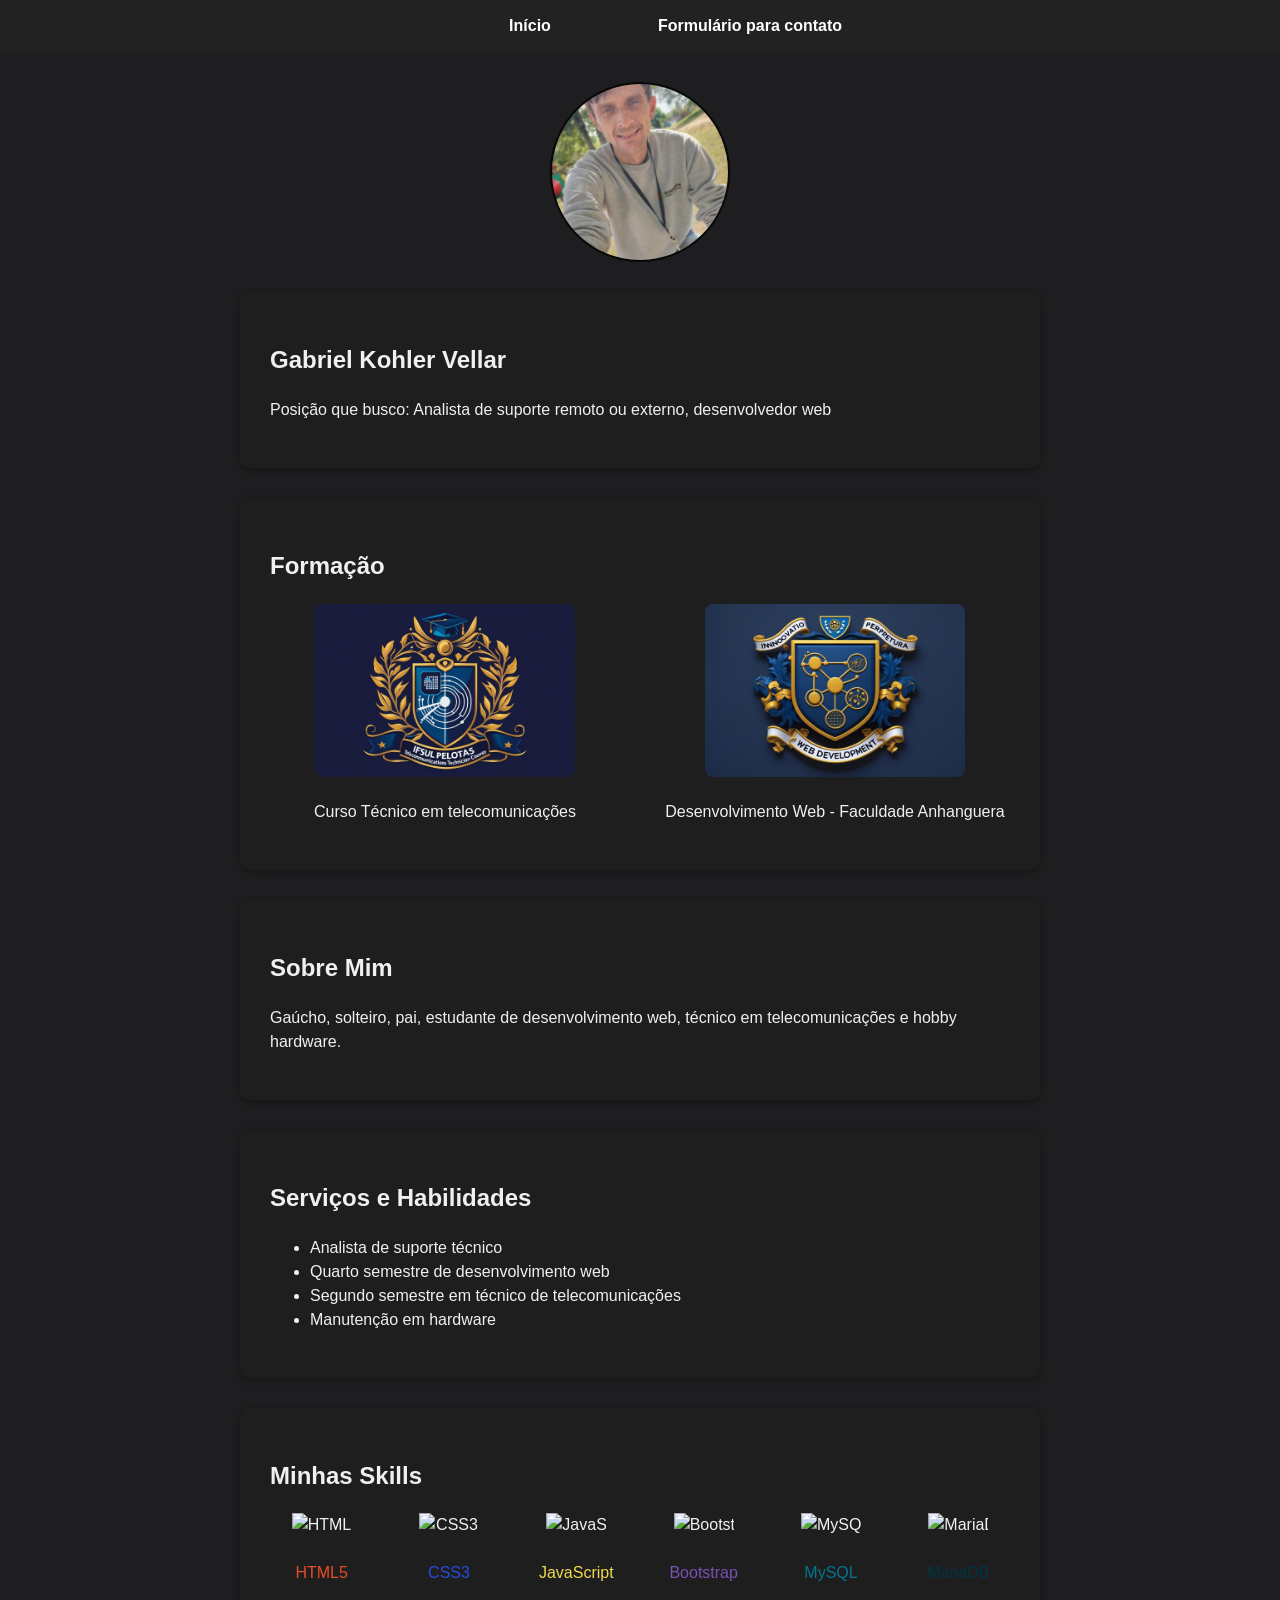
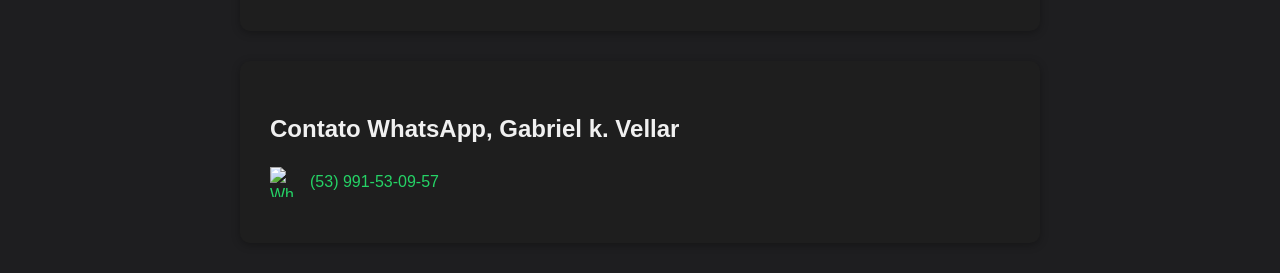
==== index.html @ 321c972a "atualiza site responsivo" ====
<!DOCTYPE html>
<html lang="pt-BR">
<head>
    <meta charset="UTF-8">
    <meta name="viewport" content="width=device-width, initial-scale=1.0">
    <link rel="stylesheet" href="script.css">
    <title>Gabriel Kohler Vellar</title>
</head>
<body>

    <div id="loader-wrapper">
        <div class="loader"></div>
        <p>Carregando currículo...</p>
    </div>

    <nav class="navbar">
        <ul class="menu">
            <li><a href="#home">Início</a></li>
            <li><a href="Formulario.html">Formulário para contato</a></li>
        </ul>
    </nav>

    <img src="sua-foto.jpg" alt="Minha Foto" class="foto-redonda">

    <section id="home">
        <h1>Gabriel Kohler Vellar</h1>
        <p>Posição que busco: Analista de suporte remoto ou externo, desenvolvedor web</p>
    </section>

    <section id="formacao">
        <h2>Formação</h2>
        <div class="formacao-container">
            <div class="formacao-item">
                <img src="brasão telecomunicações.jpg" alt="Curso 1">
                <p>Curso Técnico em telecomunicações</p>
            </div>
            <div class="formacao-item">
                <img src="graduação em desenvolvimento Web.jpg" alt="Curso 2">
                <p>Desenvolvimento Web - Faculdade Anhanguera</p>
            </div>
        </div>
    </section>

    <section id="sobre">
        <h2>Sobre Mim</h2>
        <p>Gaúcho, solteiro, pai, estudante de desenvolvimento web, técnico em telecomunicações e hobby hardware.</p>
    </section>

    <section id="servicos">
        <h2>Serviços e Habilidades</h2>
        <ul>
            <li>Analista de suporte técnico</li>
            <li>Quarto semestre de desenvolvimento web</li>
            <li>Segundo semestre em técnico de telecomunicações</li>
            <li>Manutenção em hardware</li>
        </ul>
    </section>

    <section id="skills">
        <h2>Minhas Skills</h2>
        <div class="skills-container">
            <div class="skill-item html">
                <img src="https://cdn.jsdelivr.net/gh/devicons/devicon/icons/html5/html5-original.svg" alt="HTML5" width="60">
                <p>HTML5</p>
            </div>
            <div class="skill-item css">
                <img src="https://cdn.jsdelivr.net/gh/devicons/devicon/icons/css3/css3-original.svg" alt="CSS3" width="60">
                <p>CSS3</p>
            </div>
            <div class="skill-item js">
                <img src="https://cdn.jsdelivr.net/gh/devicons/devicon/icons/javascript/javascript-original.svg" alt="JavaScript" width="60">
                <p>JavaScript</p>
            </div>
            <div class="skill-item bootstrap">
                <img src="https://cdn.jsdelivr.net/gh/devicons/devicon/icons/bootstrap/bootstrap-original.svg" alt="Bootstrap" width="60">
                <p>Bootstrap</p>
            </div>
            <div class="skill-item mysql">
                <img src="https://cdn.jsdelivr.net/gh/devicons/devicon/icons/mysql/mysql-original.svg" alt="MySQL" width="60">
                <p>MySQL</p>
            </div>
            <div class="skill-item mariadb">
                <img src="https://cdn.jsdelivr.net/gh/devicons/devicon/icons/mariadb/mariadb-original.svg" alt="MariaDB" width="60">
                <p>MariaDB</p>
            </div>
        </div>
    </section>

    <section id="contato">
        <h2>Contato WhatsApp, Gabriel k. Vellar</h2>
        <p>
            <a href="https://wa.me/53991530957" target="_blank" style="color: #25D366; text-decoration: none; display: flex; align-items: center; gap: 10px;">
                <img src="https://cdn-icons-png.flaticon.com/512/733/733585.png" alt="WhatsApp" width="30" height="30">
                (53) 991-53-09-57
            </a>
        </p>
    </section>

    <script src="script.js"></script>

</body>
</html>
---- script.css ----
* {
    box-sizing: border-box;
}

html {
    scroll-behavior: smooth;
}

body {
    font-family: Arial, sans-serif;
    margin: 0;
    padding: 0;
    background-color: rgb(30, 30, 32);
    color: #f0f0f0;
    text-align: left;
    line-height: 1.5;
    overflow-x: hidden;
}

.navbar {
    background-color: #222;
    position: sticky;
    top: 0;
    z-index: 100;
}

.menu {
    list-style-type: none;
    padding: 0;
    margin: 0;
    display: flex;
    justify-content: center;
}

.menu li {
    flex: 0 1 220px;
}

.menu a {
    display: block;
    padding: 14px;
    text-align: center;
    color: white;
    text-decoration: none;
    font-weight: 600;
}

.menu a:hover {
    background-color: #444;
}

.foto-redonda {
    width: 180px;
    height: 180px;
    object-fit: cover;
    border-radius: 50%;
    border: 2px solid #080808;
    display: block;
    margin: 30px auto 0;
}

#loader-wrapper {
    position: fixed;
    top: 0;
    left: 0;
    width: 100%;
    height: 100%;
    background-color: rgb(20, 20, 22);
    display: flex;
    flex-direction: column;
    justify-content: center;
    align-items: center;
    z-index: 9999;
    transition: opacity 0.7s ease-out, visibility 0.7s ease-out;
}

.loader {
    border: 8px solid #f3f3f3;
    border-top: 8px solid #66b3ff;
    border-radius: 50%;
    width: 60px;
    height: 60px;
    animation: spin 1.5s linear infinite;
    margin-bottom: 20px;
}

@keyframes spin {
    0% { transform: rotate(0deg); }
    100% { transform: rotate(360deg); }
}

#loader-wrapper p {
    color: #e0e0e0;
    font-size: 1.2em;
}

.loader-hidden {
    opacity: 0;
    visibility: hidden;
}

section {
    background-color: #1e1e1e;
    width: min(800px, calc(100% - 32px));
    margin: 30px auto;
    padding: 30px;
    border-radius: 10px;
    box-shadow: 0 2px 8px rgba(0, 0, 0, 0.3);
    transition: transform 0.4s ease-in-out, box-shadow 0.4s ease-in-out;
    animation: fadeIn 0.6s ease forwards;
    opacity: 0;
}

section:hover {
    transform: scale(1.05) rotate(1deg);
    box-shadow: 0 12px 30px rgba(0, 0, 0, 0.5);
    z-index: 10;
}

@keyframes fadeIn {
    0% {
        opacity: 0;
        transform: translateY(20px);
    }
    100% {
        opacity: 1;
        transform: translateY(0);
    }
}

section:nth-child(1) { animation-delay: 0.2s; }
section:nth-child(2) { animation-delay: 0.4s; }
section:nth-child(3) { animation-delay: 0.6s; }
section:nth-child(4) { animation-delay: 0.8s; }

.skill-item.html p { color: #e44d26; }
.skill-item.css p { color: #264de4; }
.skill-item.js p { color: #f0db4f; }
.skill-item.bootstrap p { color: #7952b3; }
.skill-item.mysql p { color: #00758f; }
.skill-item.mariadb p { color: #003545; }

.skills-container {
    display: grid;
    grid-template-columns: repeat(6, minmax(80px, 1fr));
    justify-content: center;
    gap: 24px;
}

.skill-item {
    text-align: center;
    color: #f0f0f0;
    display: flex;
    flex-direction: column;
    align-items: center;
    gap: 8px;
    white-space: nowrap;
}

#formacao {
    color: #f0f0f0;
}

.formacao-container {
    display: flex;
    justify-content: center;
    gap: 40px;
    flex-wrap: wrap;
    margin-top: 20px;
}

.formacao-item {
    text-align: center;
    flex: 1 1 240px;
}

.formacao-item img {
    width: min(100%, 260px);
    aspect-ratio: 3 / 2;
    height: auto;
    object-fit: cover;
    border-radius: 8px;
    transition: transform 0.3s ease;
}

.formacao-item img:hover {
    transform: scale(1.1);
}

#contato a {
    flex-wrap: wrap;
    word-break: break-word;
}

@media (max-width: 700px) {
    .menu {
        flex-direction: column;
    }

    .menu li {
        flex: none;
        width: 100%;
    }

    .menu a {
        padding: 12px 16px;
    }

    .foto-redonda {
        width: 150px;
        height: 150px;
        margin-top: 24px;
    }

    section {
        width: calc(100% - 24px);
        margin: 20px auto;
        padding: 22px 18px;
        border-radius: 8px;
    }

    section:hover {
        transform: none;
    }

    h1 {
        font-size: 1.75rem;
    }

    h2 {
        font-size: 1.35rem;
    }

    .skills-container {
        grid-template-columns: repeat(3, minmax(72px, 1fr));
        gap: 18px 12px;
    }

    .skill-item img {
        width: 48px;
        height: 48px;
    }

    .skill-item p {
        margin: 0;
        font-size: 0.9rem;
    }

    .formacao-container {
        gap: 24px;
    }

    .formacao-item {
        flex-basis: 100%;
    }
}

@media (max-width: 420px) {
    .skills-container {
        grid-template-columns: repeat(2, minmax(96px, 1fr));
    }

    section {
        padding: 20px 14px;
    }
}

@media (hover: none) {
    section:hover,
    .formacao-item img:hover {
        transform: none;
    }
}
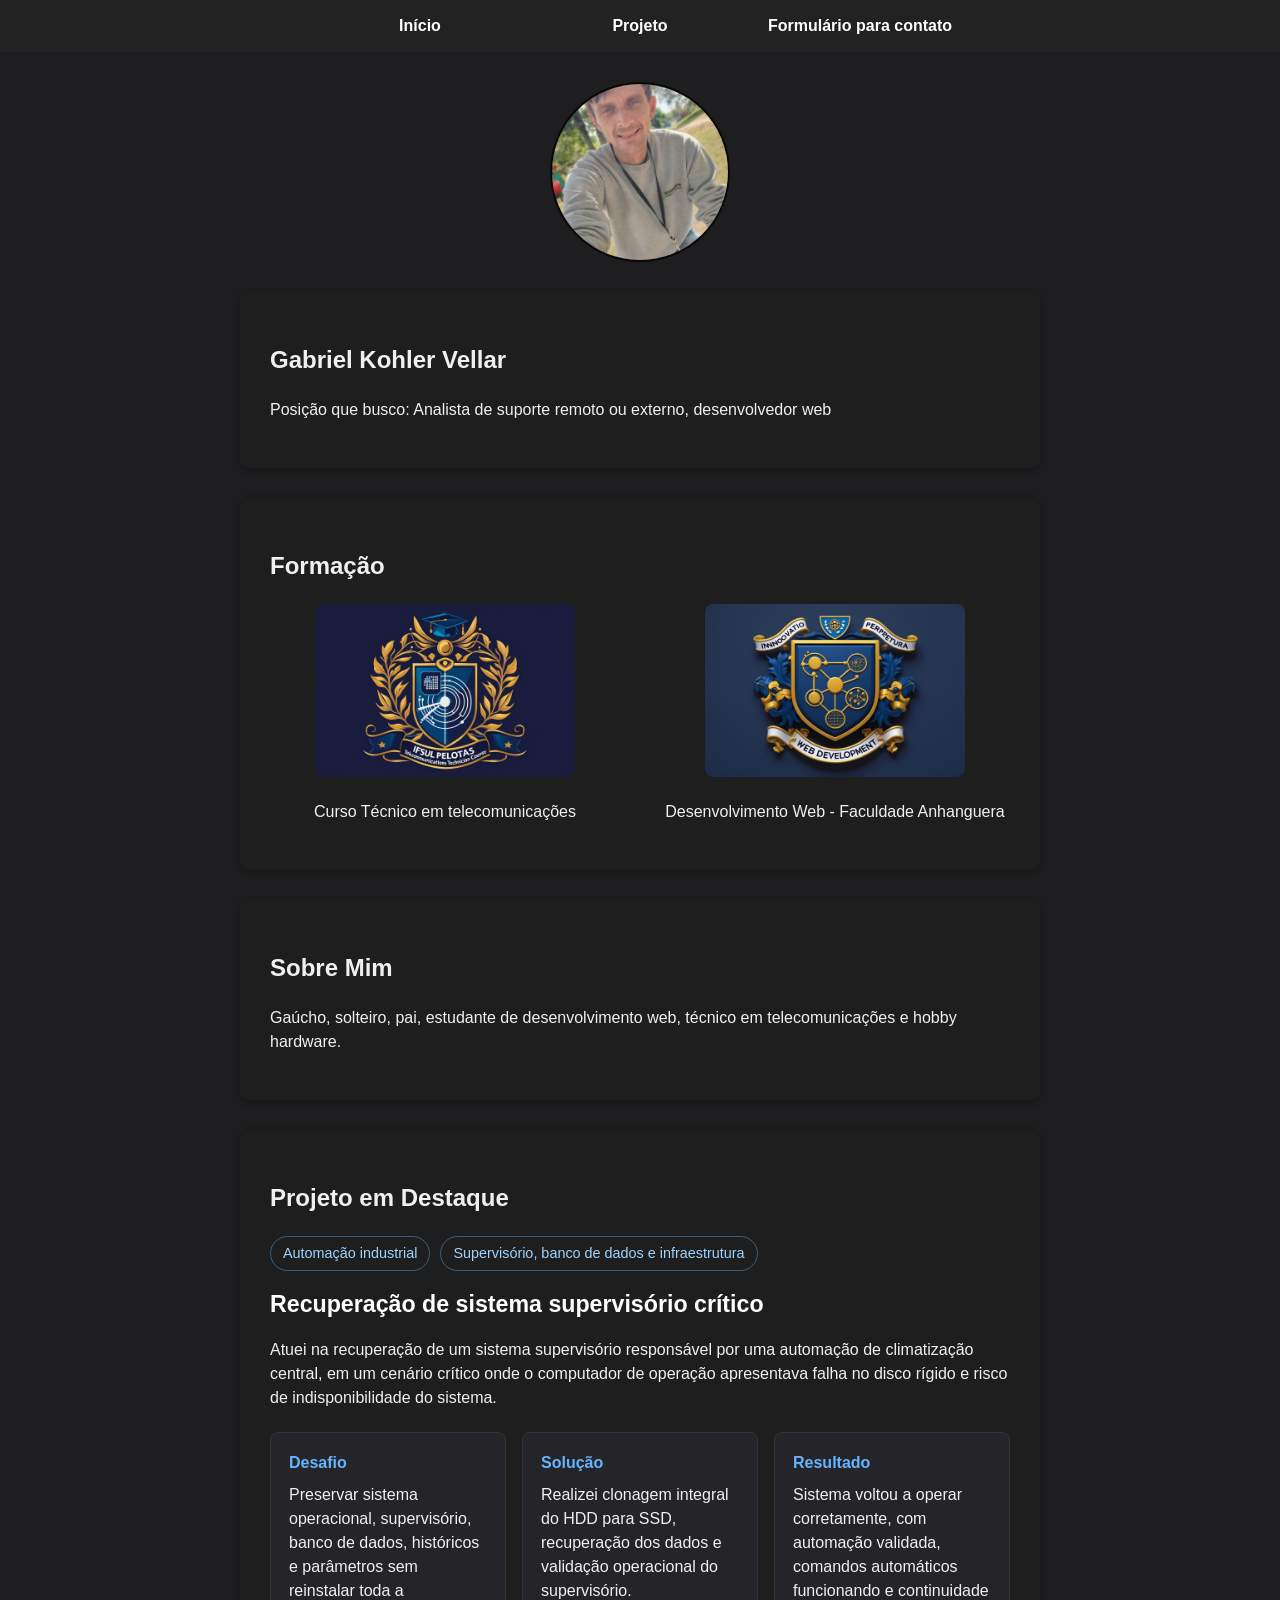
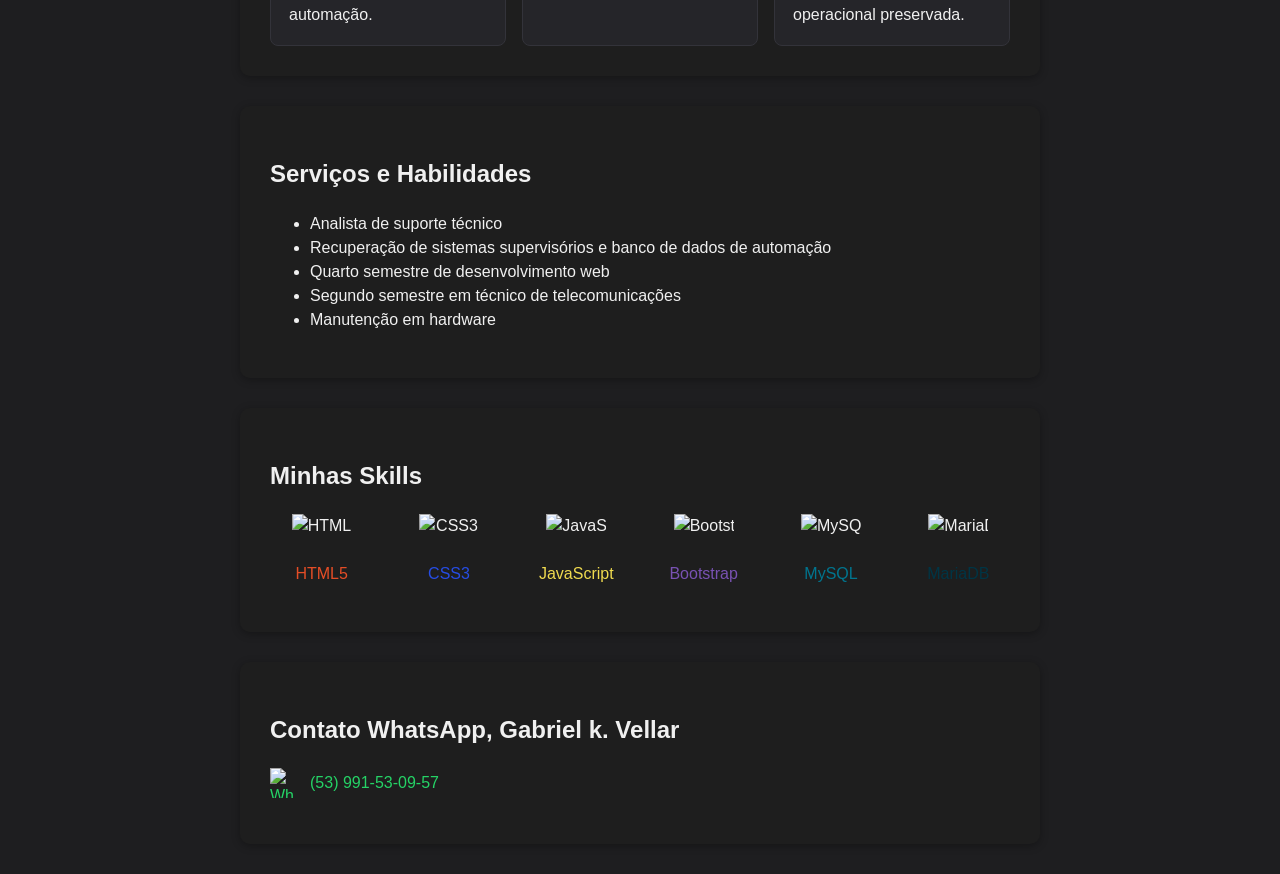
==== commit 45ddc72a: "Adiciona seção de projetos técnicos ao portfólio" ====
--- a/index.html
+++ b/index.html
@@ -16,6 +16,7 @@
     <nav class="navbar">
         <ul class="menu">
             <li><a href="#home">Início</a></li>
+            <li><a href="#projeto-automacao">Projeto</a></li>
             <li><a href="Formulario.html">Formulário para contato</a></li>
         </ul>
     </nav>
@@ -46,10 +47,40 @@
         <p>Gaúcho, solteiro, pai, estudante de desenvolvimento web, técnico em telecomunicações e hobby hardware.</p>
     </section>
 
+    <section id="projeto-automacao">
+        <h2>Projeto em Destaque</h2>
+        <div class="case-header">
+            <span>Automação industrial</span>
+            <span>Supervisório, banco de dados e infraestrutura</span>
+        </div>
+        <h3>Recuperação de sistema supervisório crítico</h3>
+        <p>
+            Atuei na recuperação de um sistema supervisório responsável por uma automação de climatização central,
+            em um cenário crítico onde o computador de operação apresentava falha no disco rígido e risco de
+            indisponibilidade do sistema.
+        </p>
+
+        <div class="case-grid">
+            <div class="case-card">
+                <h4>Desafio</h4>
+                <p>Preservar sistema operacional, supervisório, banco de dados, históricos e parâmetros sem reinstalar toda a automação.</p>
+            </div>
+            <div class="case-card">
+                <h4>Solução</h4>
+                <p>Realizei clonagem integral do HDD para SSD, recuperação dos dados e validação operacional do supervisório.</p>
+            </div>
+            <div class="case-card">
+                <h4>Resultado</h4>
+                <p>Sistema voltou a operar corretamente, com automação validada, comandos automáticos funcionando e continuidade operacional preservada.</p>
+            </div>
+        </div>
+    </section>
+
     <section id="servicos">
         <h2>Serviços e Habilidades</h2>
         <ul>
             <li>Analista de suporte técnico</li>
+            <li>Recuperação de sistemas supervisórios e banco de dados de automação</li>
             <li>Quarto semestre de desenvolvimento web</li>
             <li>Segundo semestre em técnico de telecomunicações</li>
             <li>Manutenção em hardware</li>
--- a/script.css
+++ b/script.css
@@ -140,6 +140,50 @@
 .skill-item.mysql p { color: #00758f; }
 .skill-item.mariadb p { color: #003545; }
 
+.case-header {
+    display: flex;
+    flex-wrap: wrap;
+    gap: 10px;
+    margin-bottom: 16px;
+}
+
+.case-header span {
+    border: 1px solid #3a5f7d;
+    border-radius: 999px;
+    color: #9fd3ff;
+    font-size: 0.9rem;
+    padding: 6px 12px;
+}
+
+#projeto-automacao h3 {
+    color: #ffffff;
+    font-size: 1.45rem;
+    margin: 0 0 12px;
+}
+
+.case-grid {
+    display: grid;
+    grid-template-columns: repeat(3, minmax(0, 1fr));
+    gap: 16px;
+    margin-top: 22px;
+}
+
+.case-card {
+    background-color: #252529;
+    border: 1px solid #33333a;
+    border-radius: 8px;
+    padding: 18px;
+}
+
+.case-card h4 {
+    color: #66b3ff;
+    margin: 0 0 8px;
+}
+
+.case-card p {
+    margin: 0;
+}
+
 .skills-container {
     display: grid;
     grid-template-columns: repeat(6, minmax(80px, 1fr));
@@ -236,6 +280,14 @@
         gap: 18px 12px;
     }
 
+    .case-grid {
+        grid-template-columns: 1fr;
+    }
+
+    .case-card {
+        padding: 16px;
+    }
+
     .skill-item img {
         width: 48px;
         height: 48px;
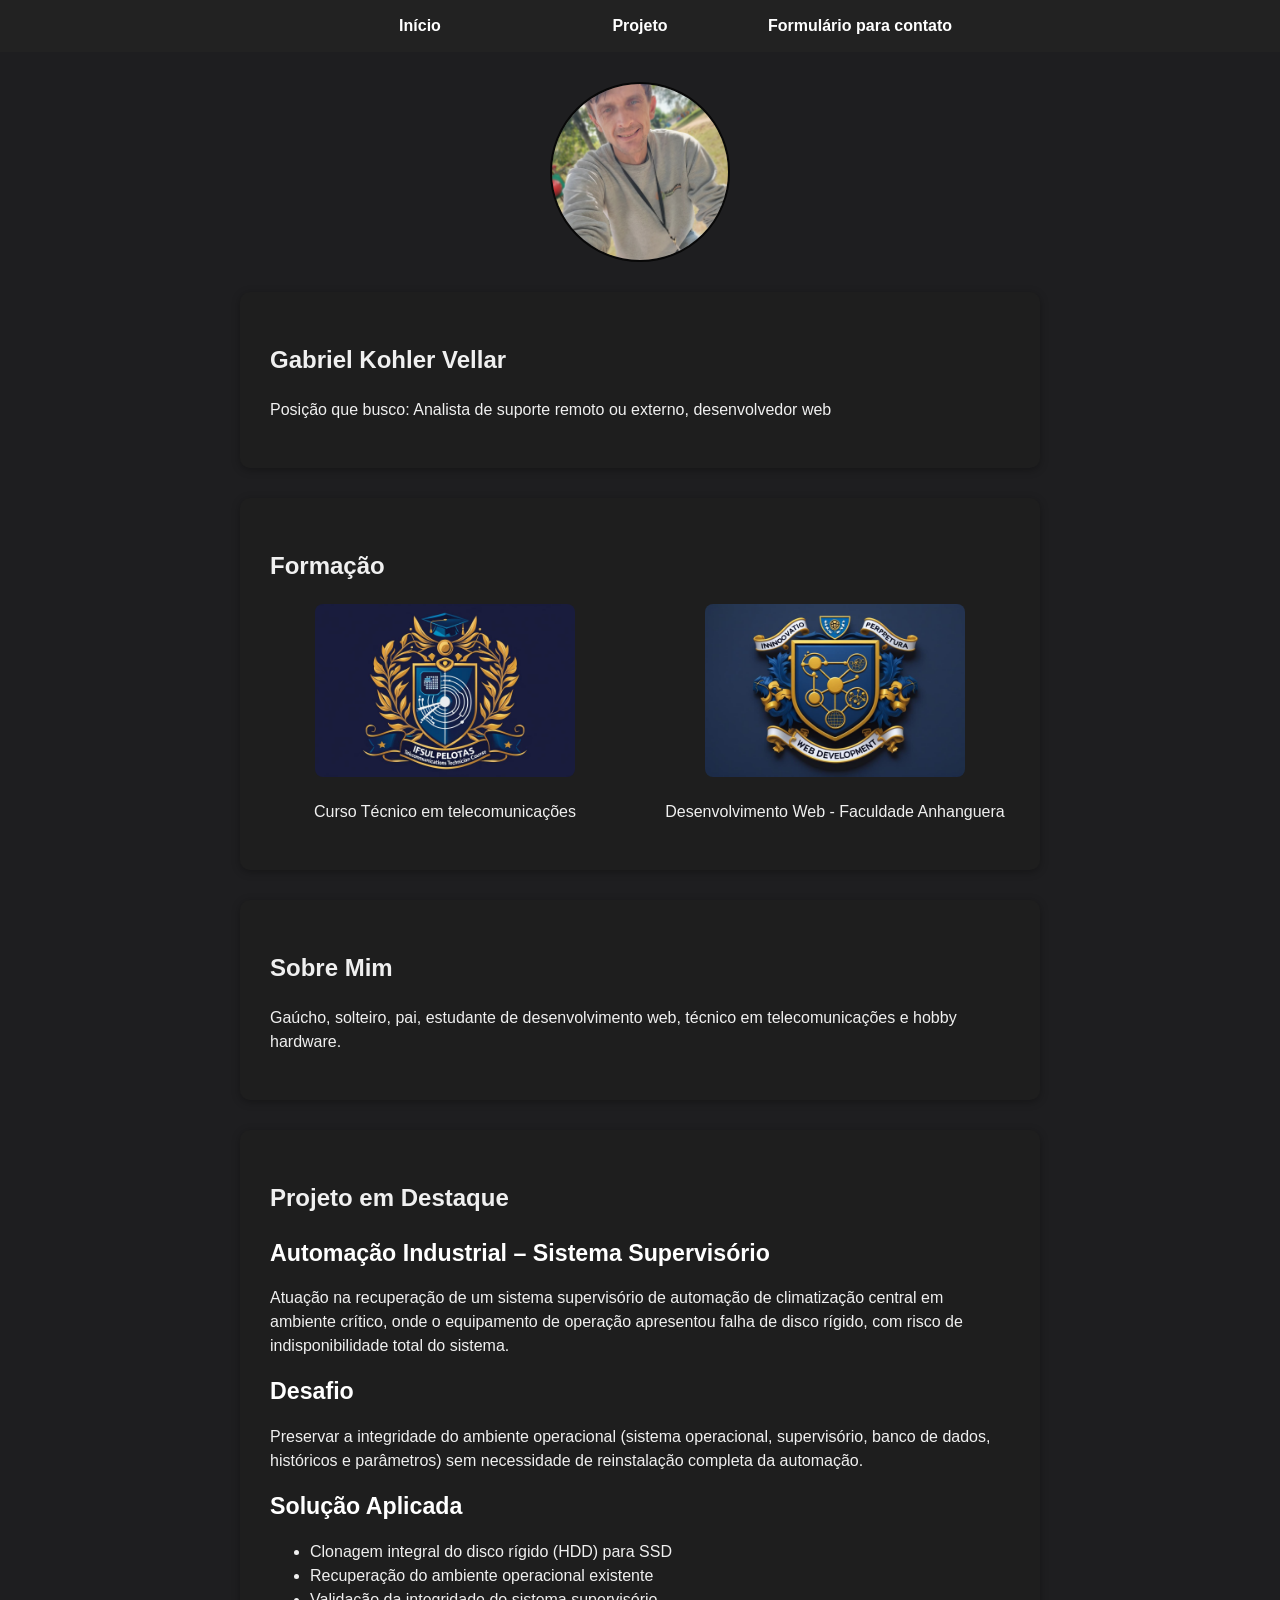
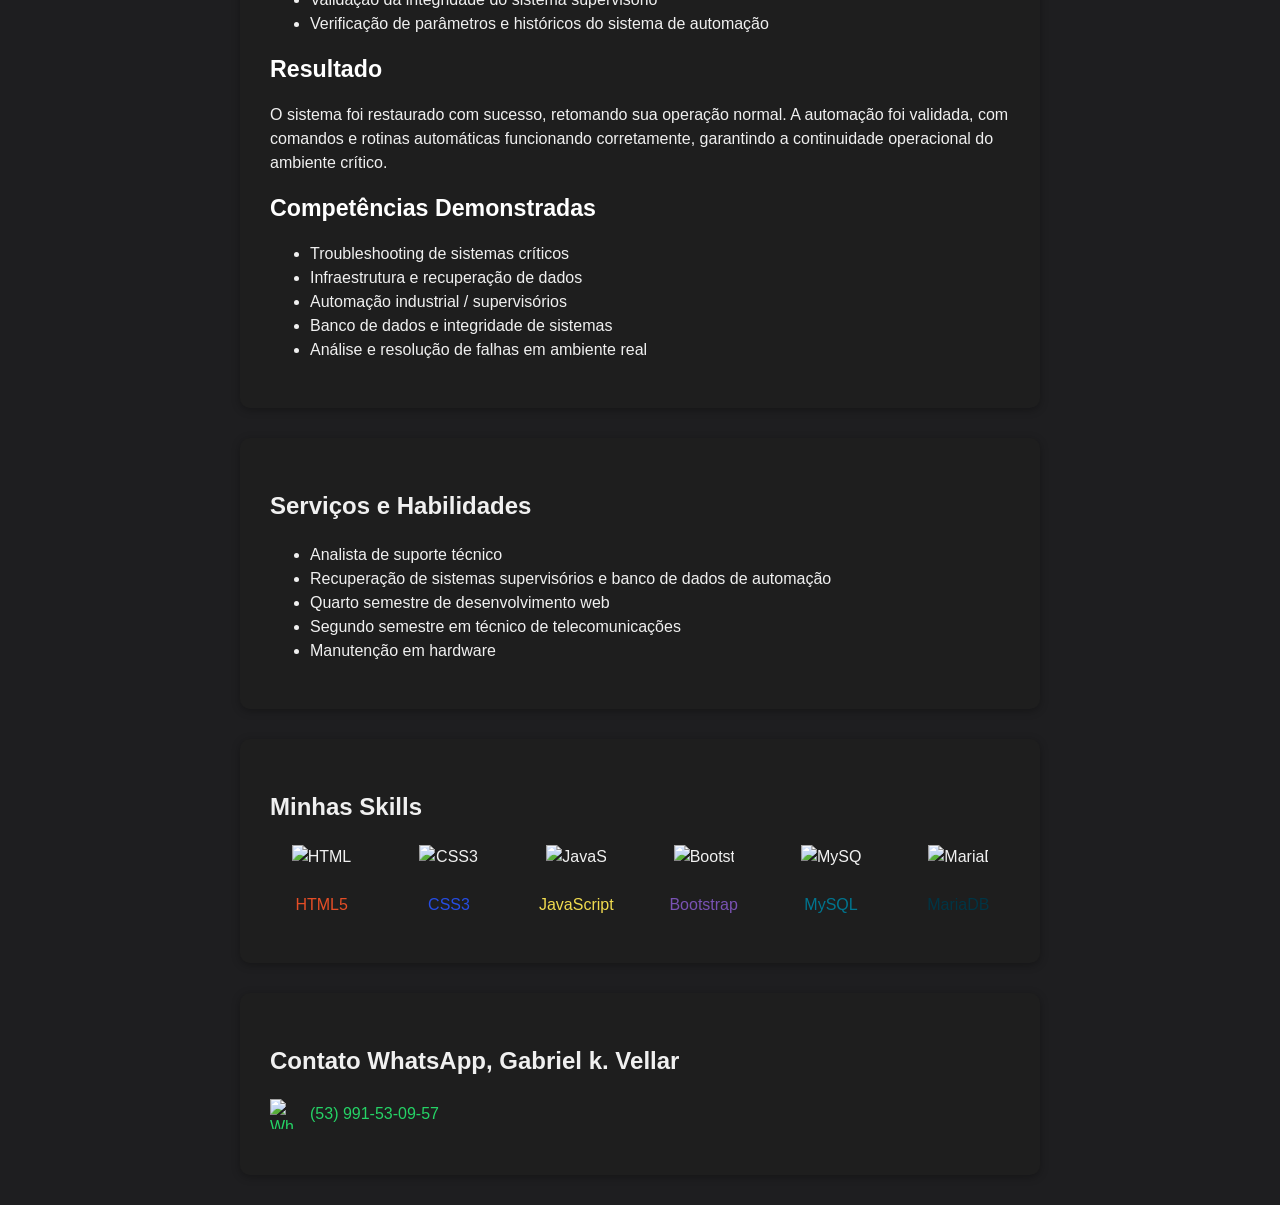
==== commit a4c0a6c6: "Melhora seção de projeto automação HVAC" ====
--- a/index.html
+++ b/index.html
@@ -49,31 +49,43 @@
 
     <section id="projeto-automacao">
         <h2>Projeto em Destaque</h2>
-        <div class="case-header">
-            <span>Automação industrial</span>
-            <span>Supervisório, banco de dados e infraestrutura</span>
-        </div>
-        <h3>Recuperação de sistema supervisório crítico</h3>
+
+        <h3>Automação Industrial – Sistema Supervisório</h3>
+
         <p>
-            Atuei na recuperação de um sistema supervisório responsável por uma automação de climatização central,
-            em um cenário crítico onde o computador de operação apresentava falha no disco rígido e risco de
-            indisponibilidade do sistema.
+            Atuação na recuperação de um sistema supervisório de automação de climatização central em ambiente crítico, onde o equipamento de operação apresentou falha de disco rígido, com risco de indisponibilidade total do sistema.
         </p>
 
-        <div class="case-grid">
-            <div class="case-card">
-                <h4>Desafio</h4>
-                <p>Preservar sistema operacional, supervisório, banco de dados, históricos e parâmetros sem reinstalar toda a automação.</p>
-            </div>
-            <div class="case-card">
-                <h4>Solução</h4>
-                <p>Realizei clonagem integral do HDD para SSD, recuperação dos dados e validação operacional do supervisório.</p>
-            </div>
-            <div class="case-card">
-                <h4>Resultado</h4>
-                <p>Sistema voltou a operar corretamente, com automação validada, comandos automáticos funcionando e continuidade operacional preservada.</p>
-            </div>
-        </div>
+        <h3>Desafio</h3>
+
+        <p>
+            Preservar a integridade do ambiente operacional (sistema operacional, supervisório, banco de dados, históricos e parâmetros) sem necessidade de reinstalação completa da automação.
+        </p>
+
+        <h3>Solução Aplicada</h3>
+
+        <ul>
+            <li>Clonagem integral do disco rígido (HDD) para SSD</li>
+            <li>Recuperação do ambiente operacional existente</li>
+            <li>Validação da integridade do sistema supervisório</li>
+            <li>Verificação de parâmetros e históricos do sistema de automação</li>
+        </ul>
+
+        <h3>Resultado</h3>
+
+        <p>
+            O sistema foi restaurado com sucesso, retomando sua operação normal. A automação foi validada, com comandos e rotinas automáticas funcionando corretamente, garantindo a continuidade operacional do ambiente crítico.
+        </p>
+
+        <h3>Competências Demonstradas</h3>
+
+        <ul>
+            <li>Troubleshooting de sistemas críticos</li>
+            <li>Infraestrutura e recuperação de dados</li>
+            <li>Automação industrial / supervisórios</li>
+            <li>Banco de dados e integridade de sistemas</li>
+            <li>Análise e resolução de falhas em ambiente real</li>
+        </ul>
     </section>
 
     <section id="servicos">
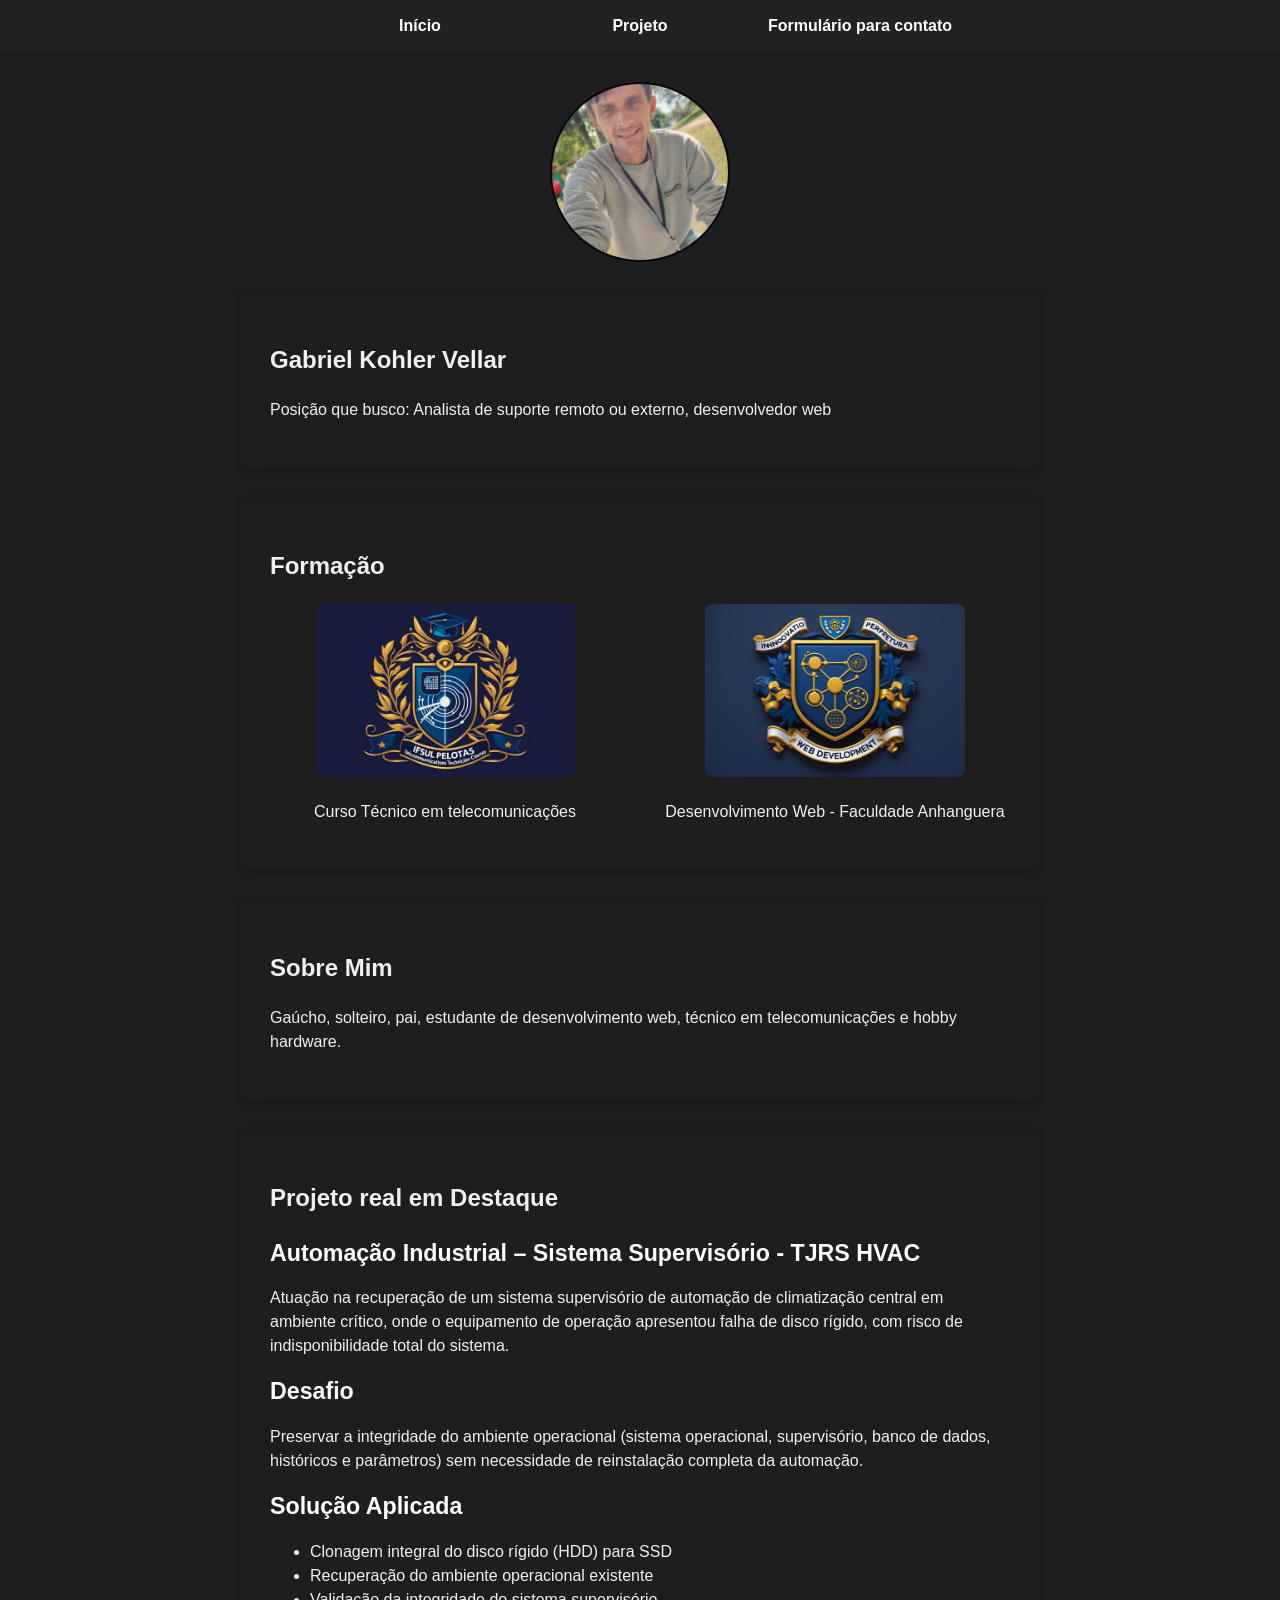
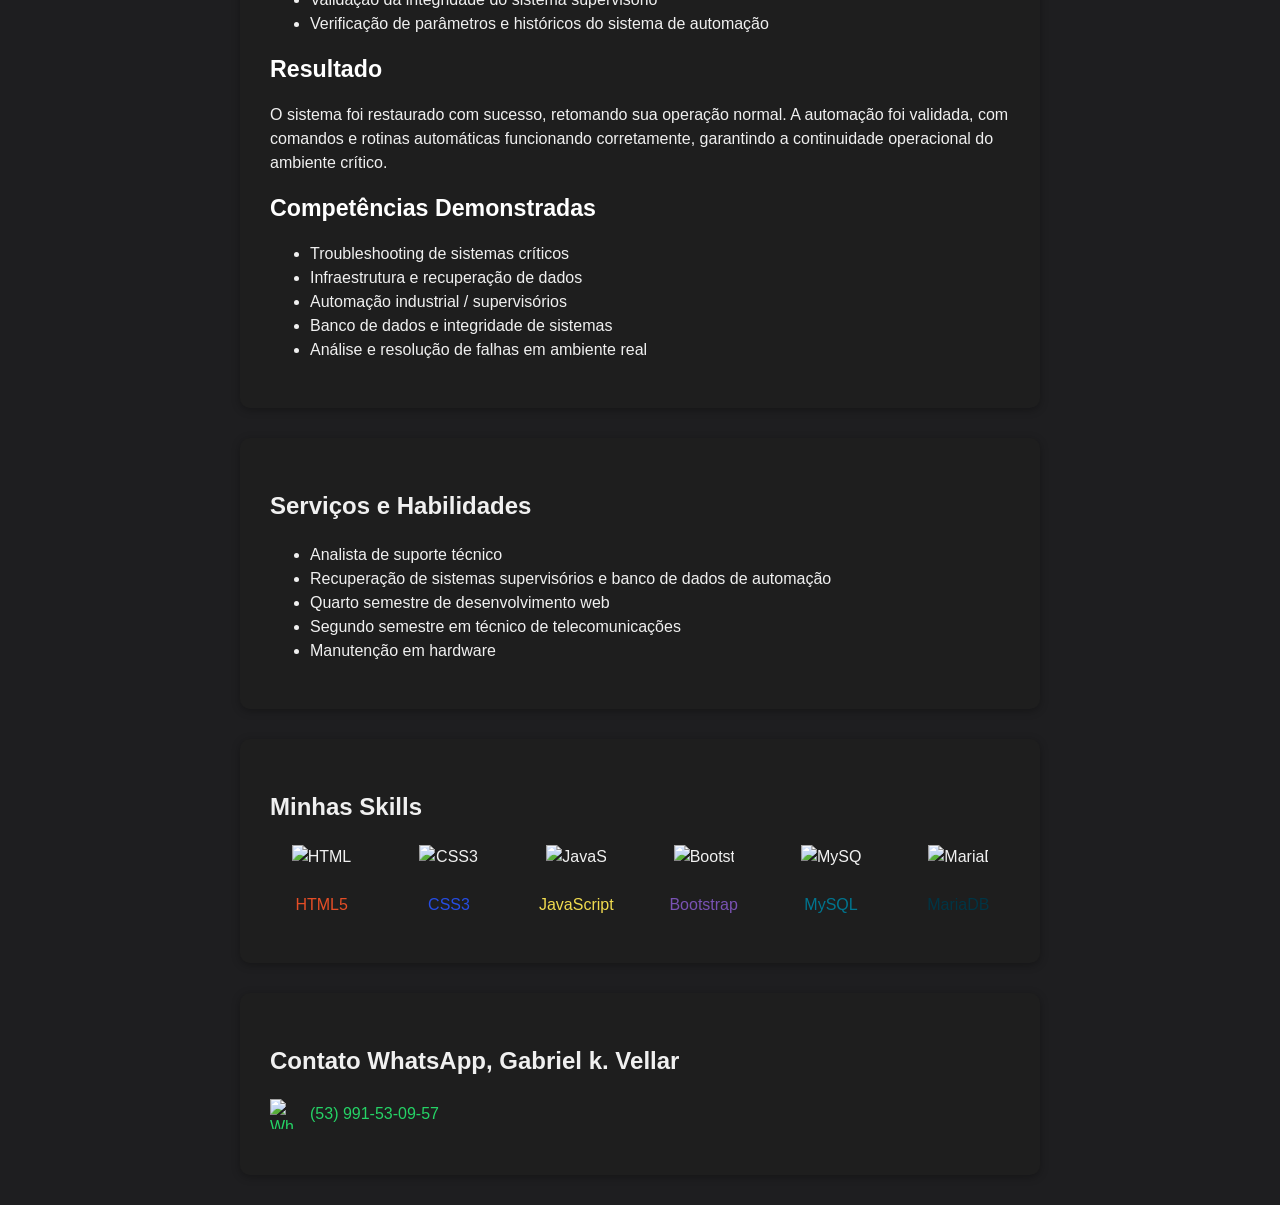
==== commit 62018527: "Alteração de texto" ====
--- a/index.html
+++ b/index.html
@@ -48,9 +48,9 @@
     </section>
 
     <section id="projeto-automacao">
-        <h2>Projeto em Destaque</h2>
+        <h2>Projeto real em Destaque</h2>
 
-        <h3>Automação Industrial – Sistema Supervisório</h3>
+        <h3>Automação Industrial – Sistema Supervisório - TJRS HVAC</h3>
 
         <p>
             Atuação na recuperação de um sistema supervisório de automação de climatização central em ambiente crítico, onde o equipamento de operação apresentou falha de disco rígido, com risco de indisponibilidade total do sistema.
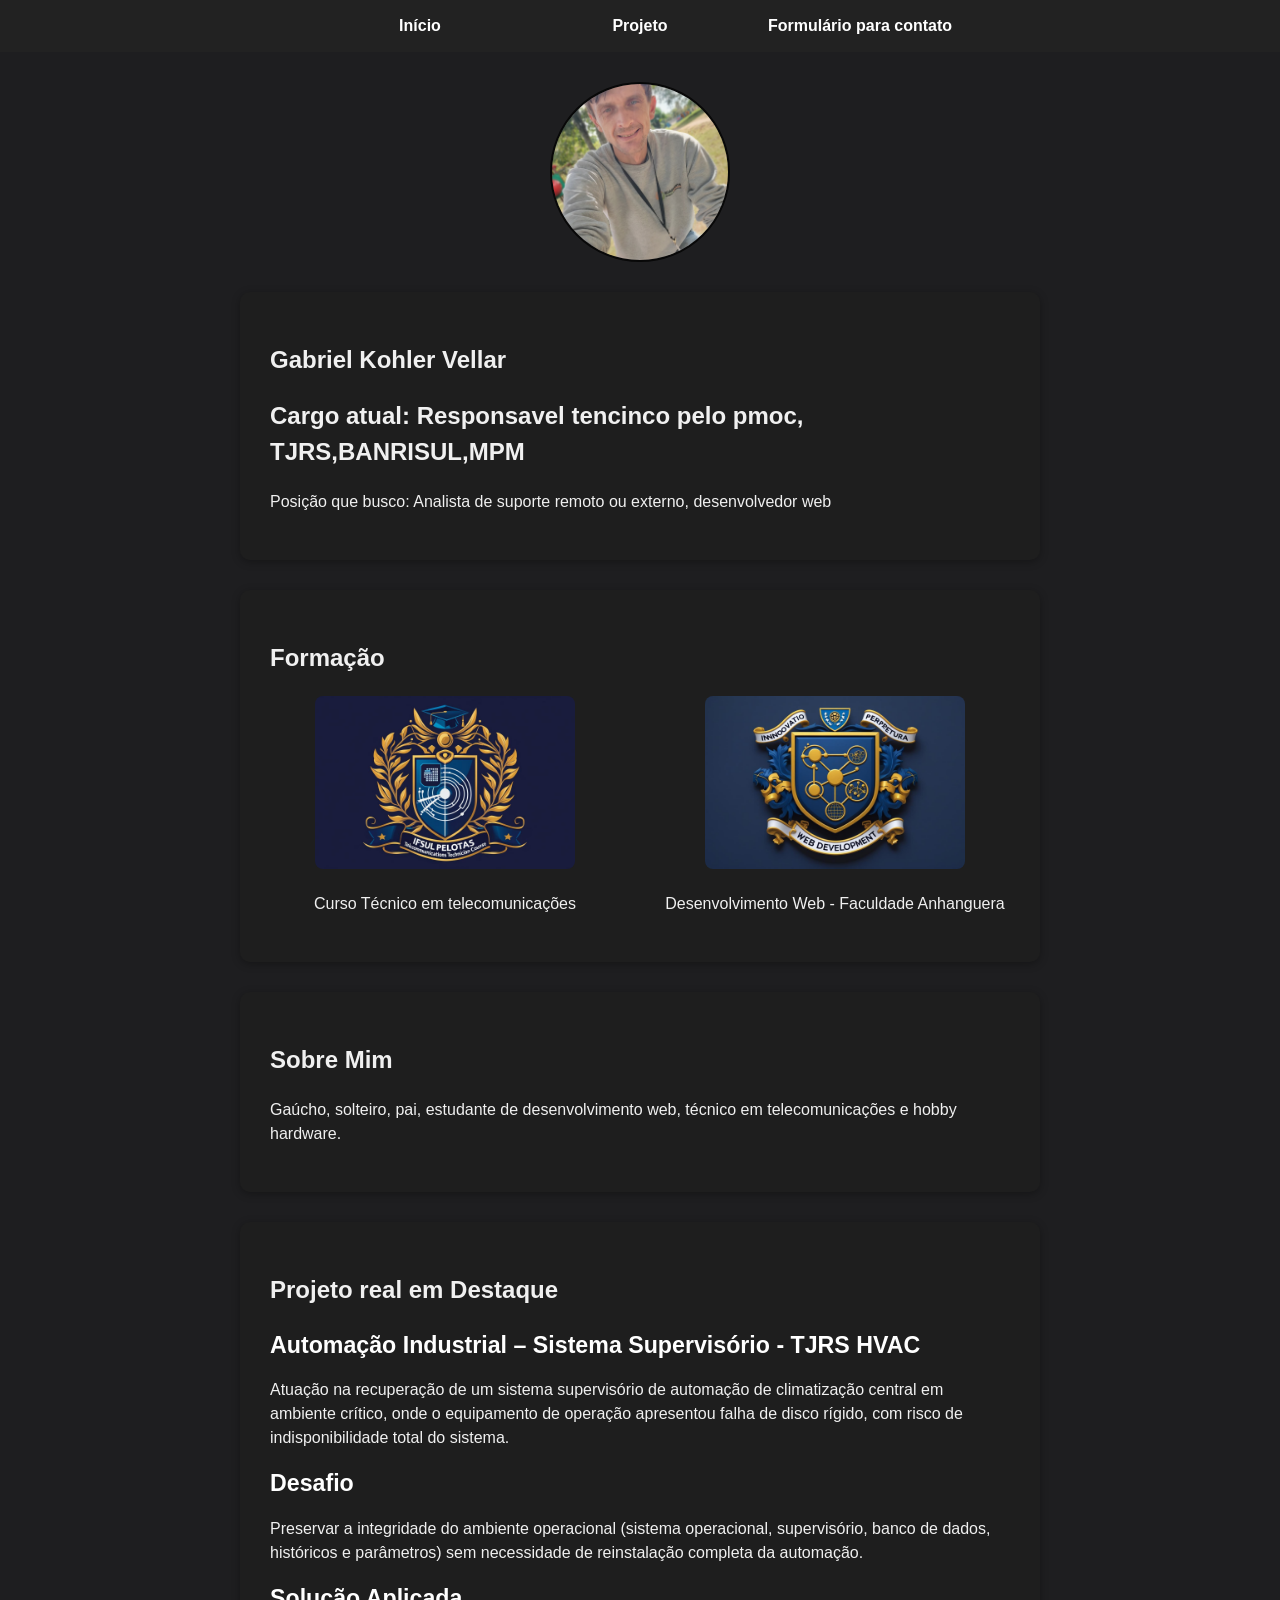
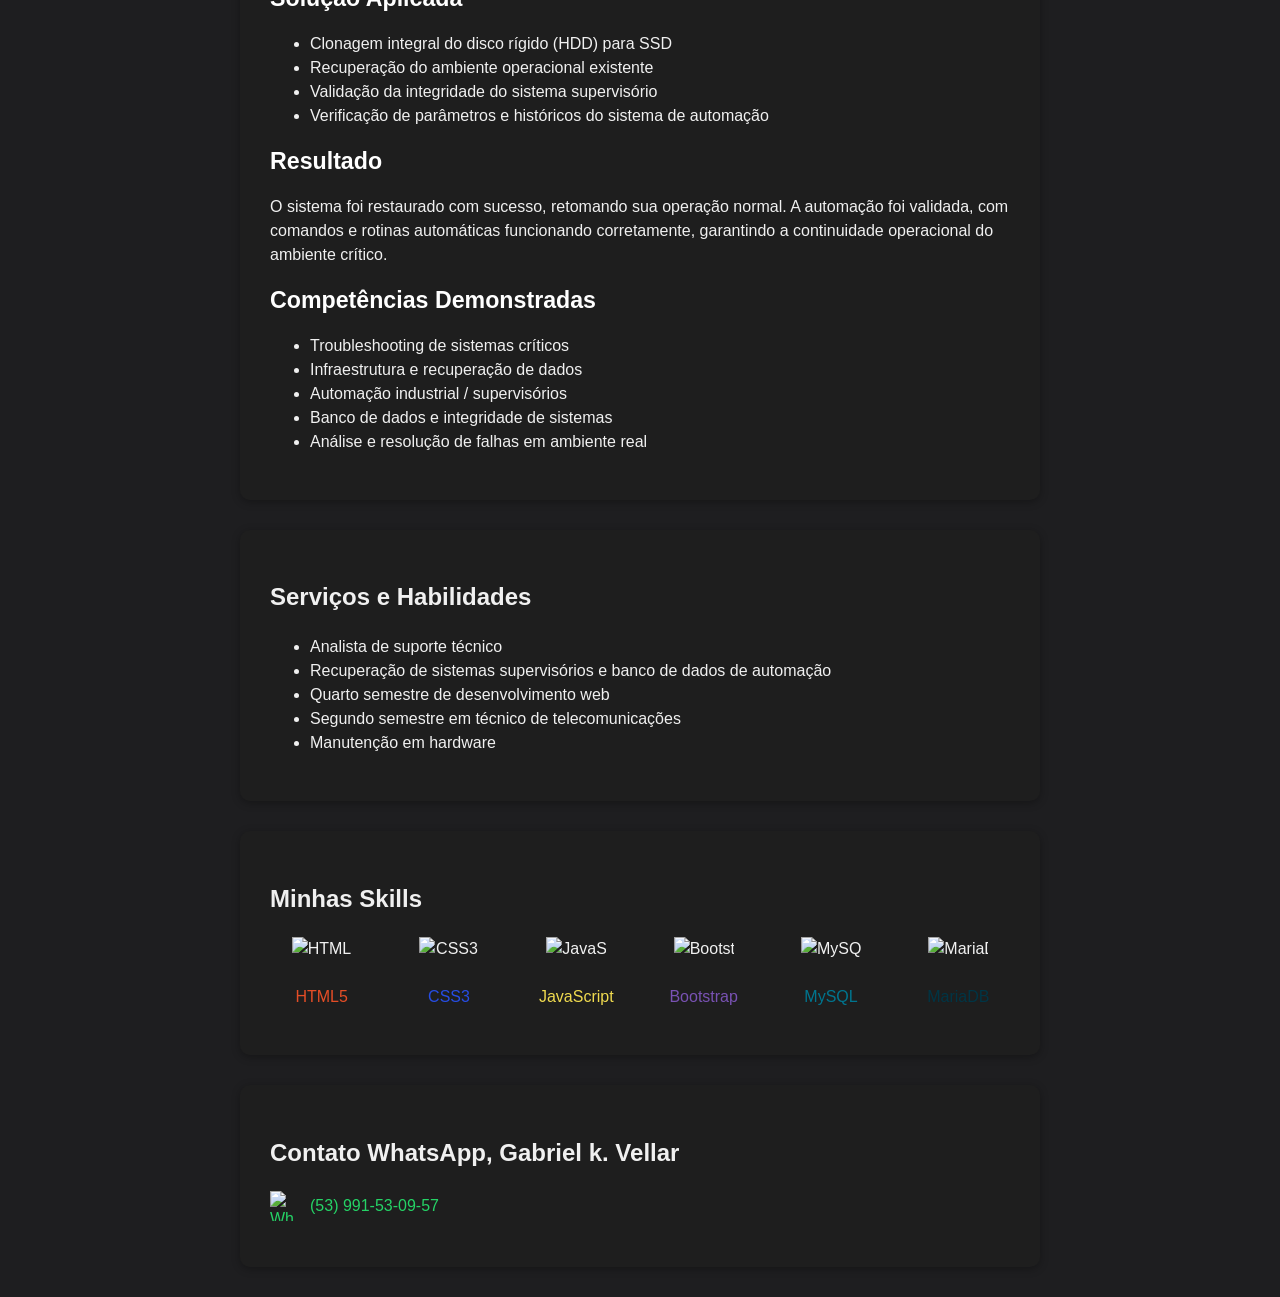
==== commit 3a51d191: "Atualiza cargo atual no currículo" ====
--- a/index.html
+++ b/index.html
@@ -25,6 +25,7 @@
 
     <section id="home">
         <h1>Gabriel Kohler Vellar</h1>
+        <h2>Cargo atual: Responsavel tencinco pelo pmoc, TJRS,BANRISUL,MPM</h2>
         <p>Posição que busco: Analista de suporte remoto ou externo, desenvolvedor web</p>
     </section>
 
@@ -91,6 +92,7 @@
     <section id="servicos">
         <h2>Serviços e Habilidades</h2>
         <ul>
+            
             <li>Analista de suporte técnico</li>
             <li>Recuperação de sistemas supervisórios e banco de dados de automação</li>
             <li>Quarto semestre de desenvolvimento web</li>
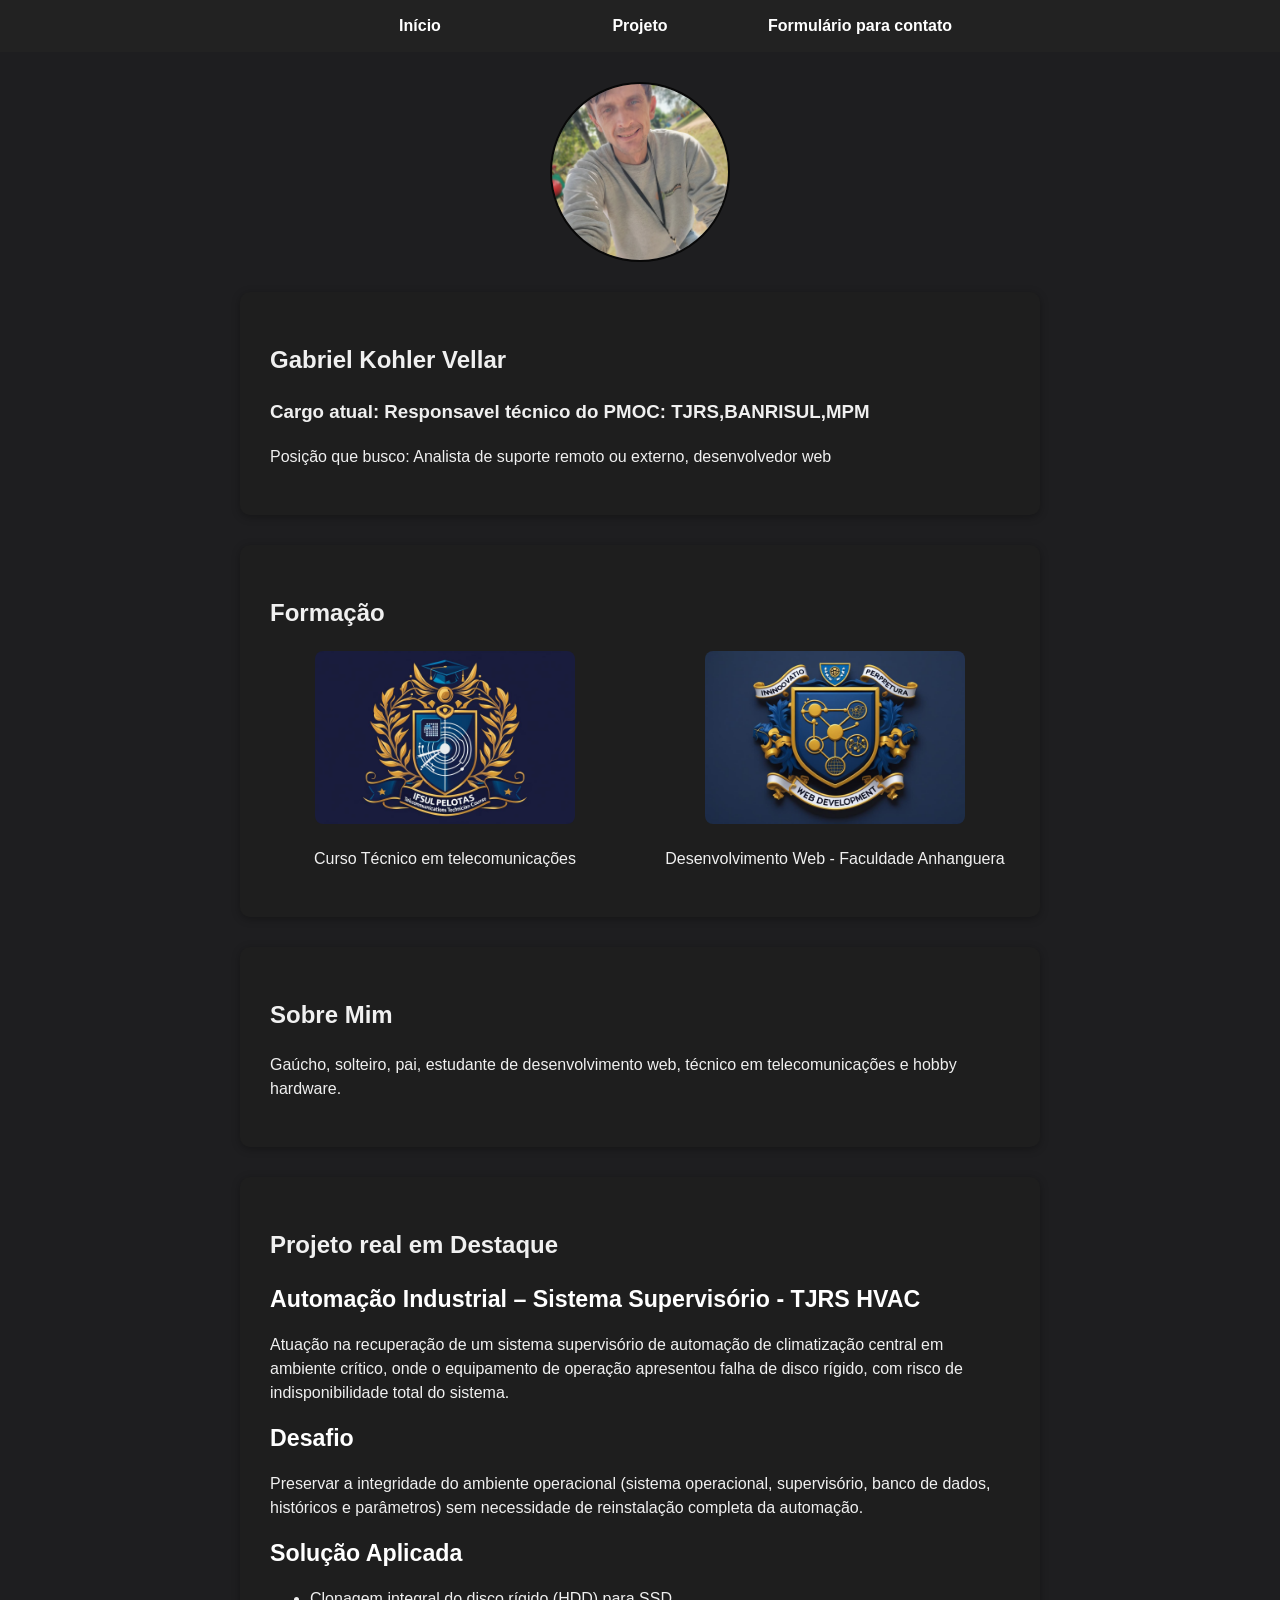
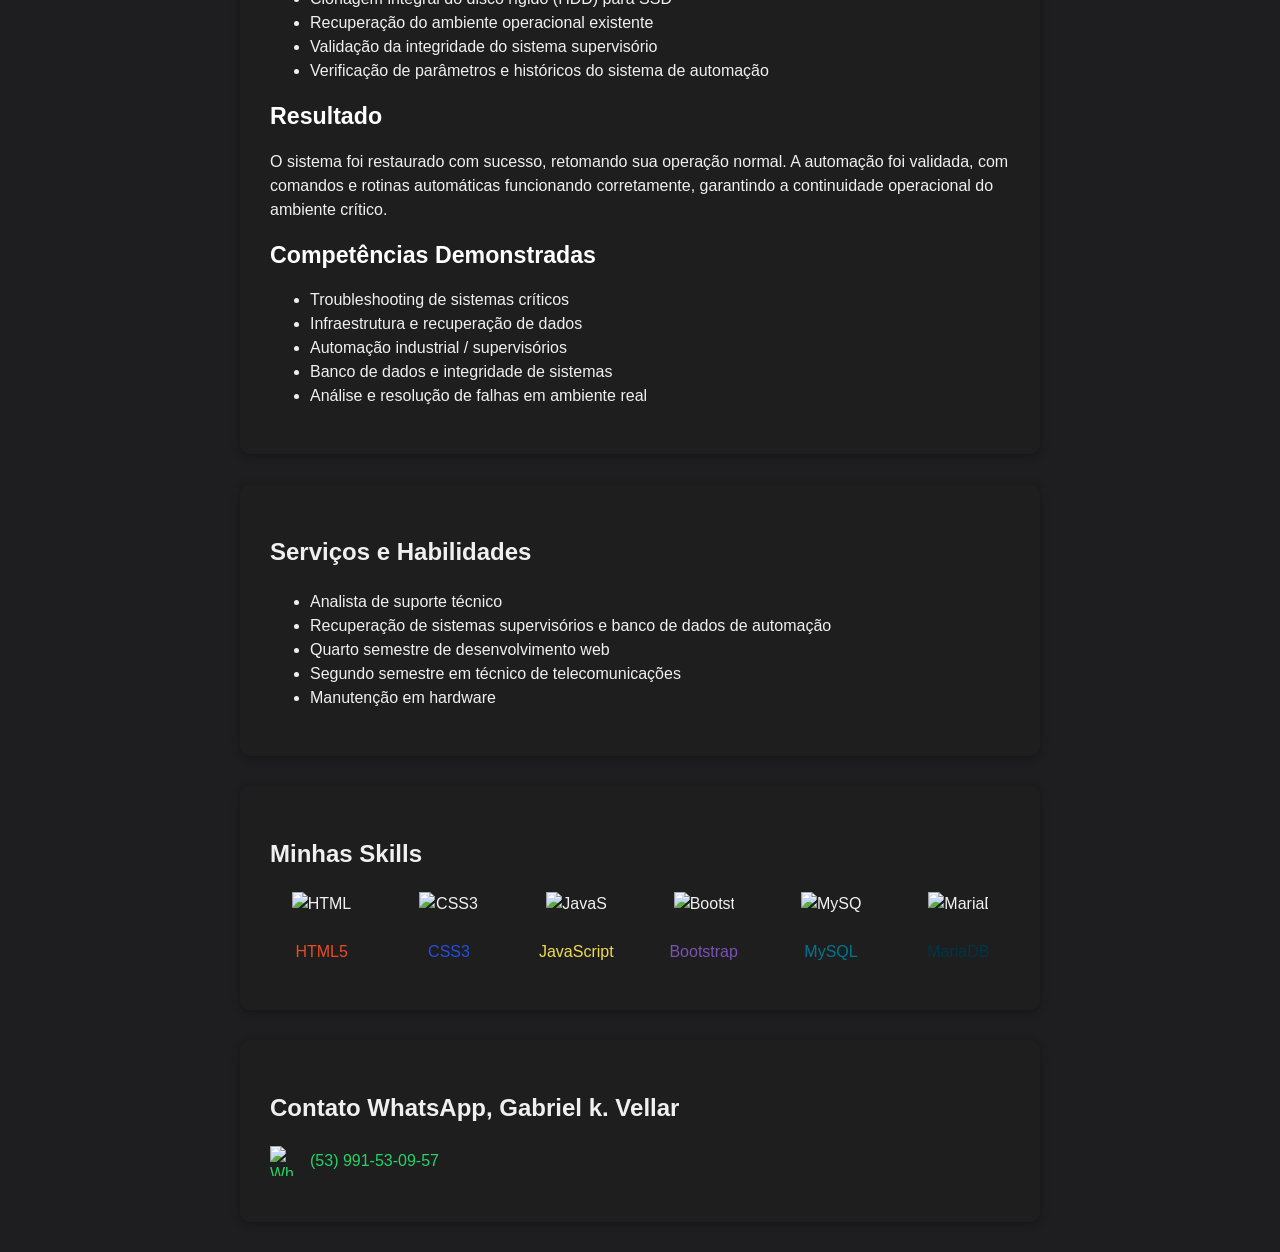
==== commit 565cba72: "Atualiza texto de cargo na página inicial" ====
--- a/index.html
+++ b/index.html
@@ -25,7 +25,7 @@
 
     <section id="home">
         <h1>Gabriel Kohler Vellar</h1>
-        <h2>Cargo atual: Responsavel tencinco pelo pmoc, TJRS,BANRISUL,MPM</h2>
+        <h3>Cargo atual: Responsavel técnico do PMOC: TJRS,BANRISUL,MPM</h3>
         <p>Posição que busco: Analista de suporte remoto ou externo, desenvolvedor web</p>
     </section>
 
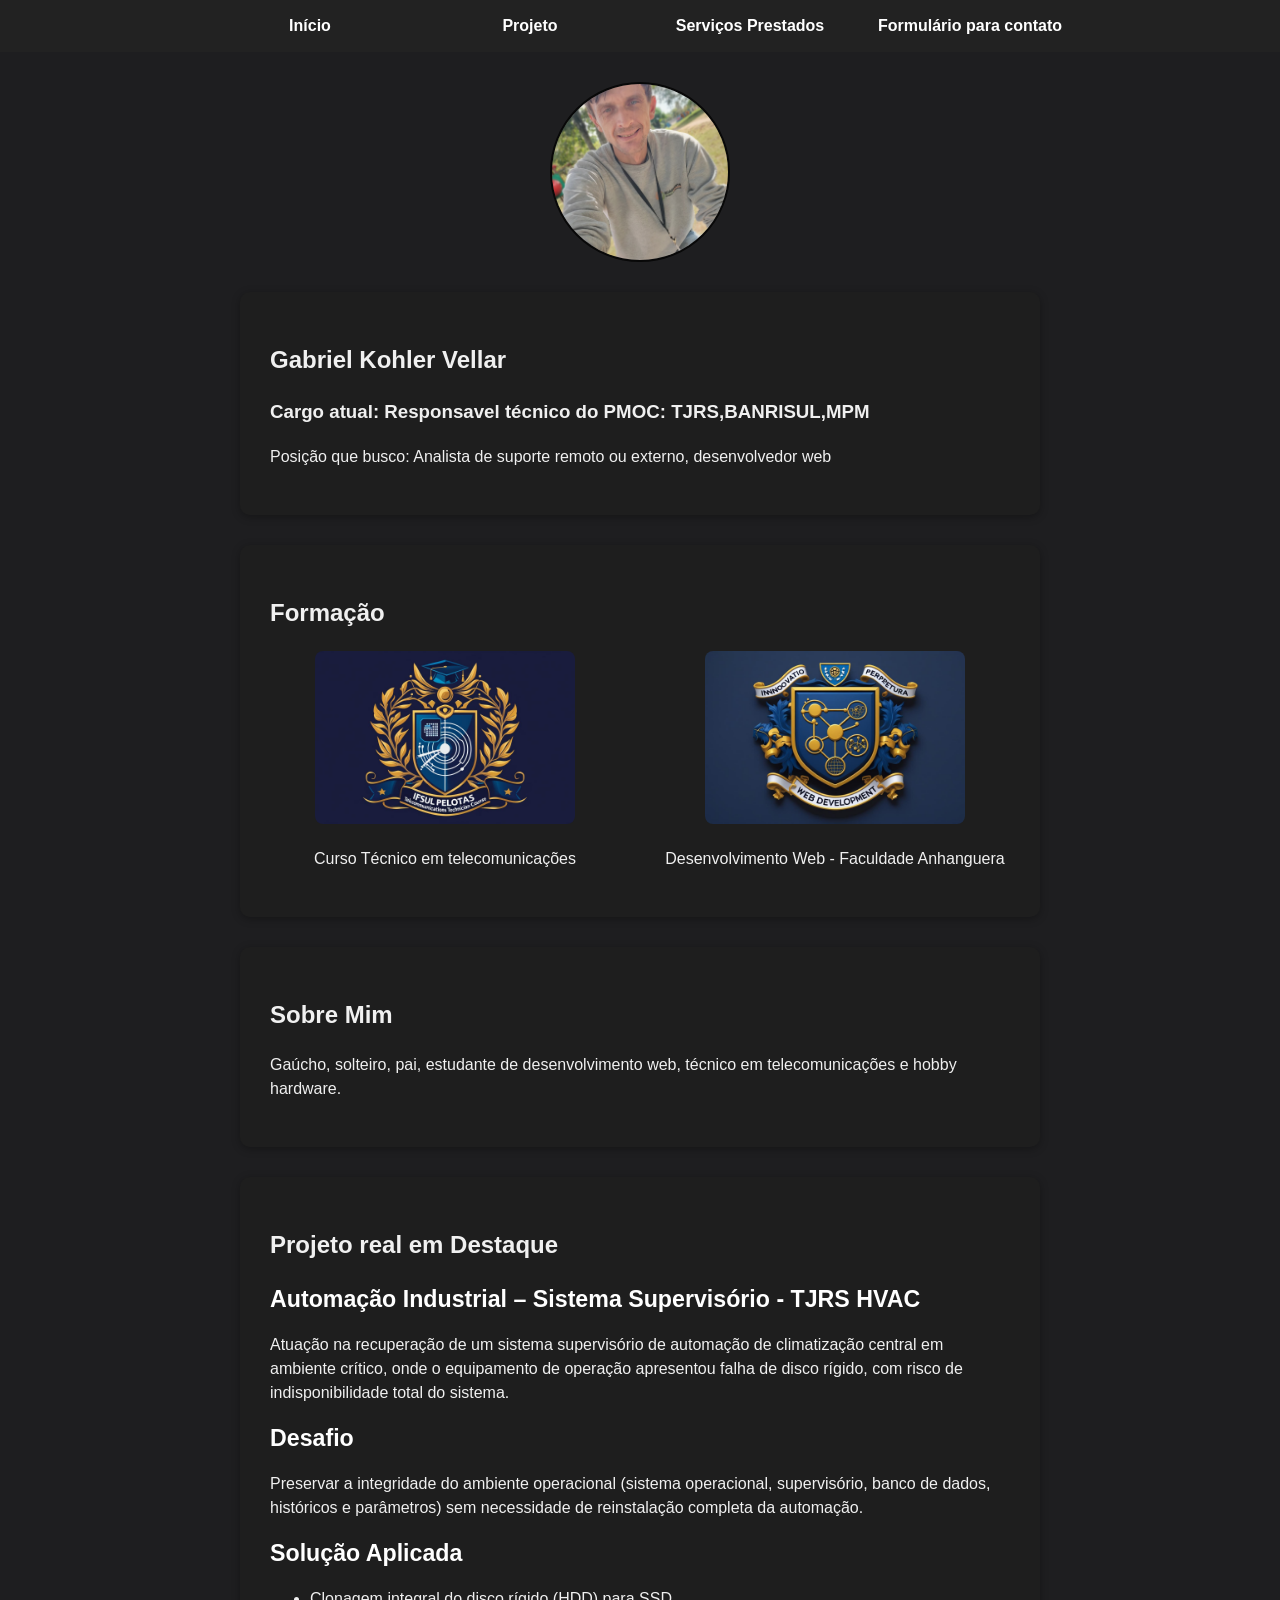
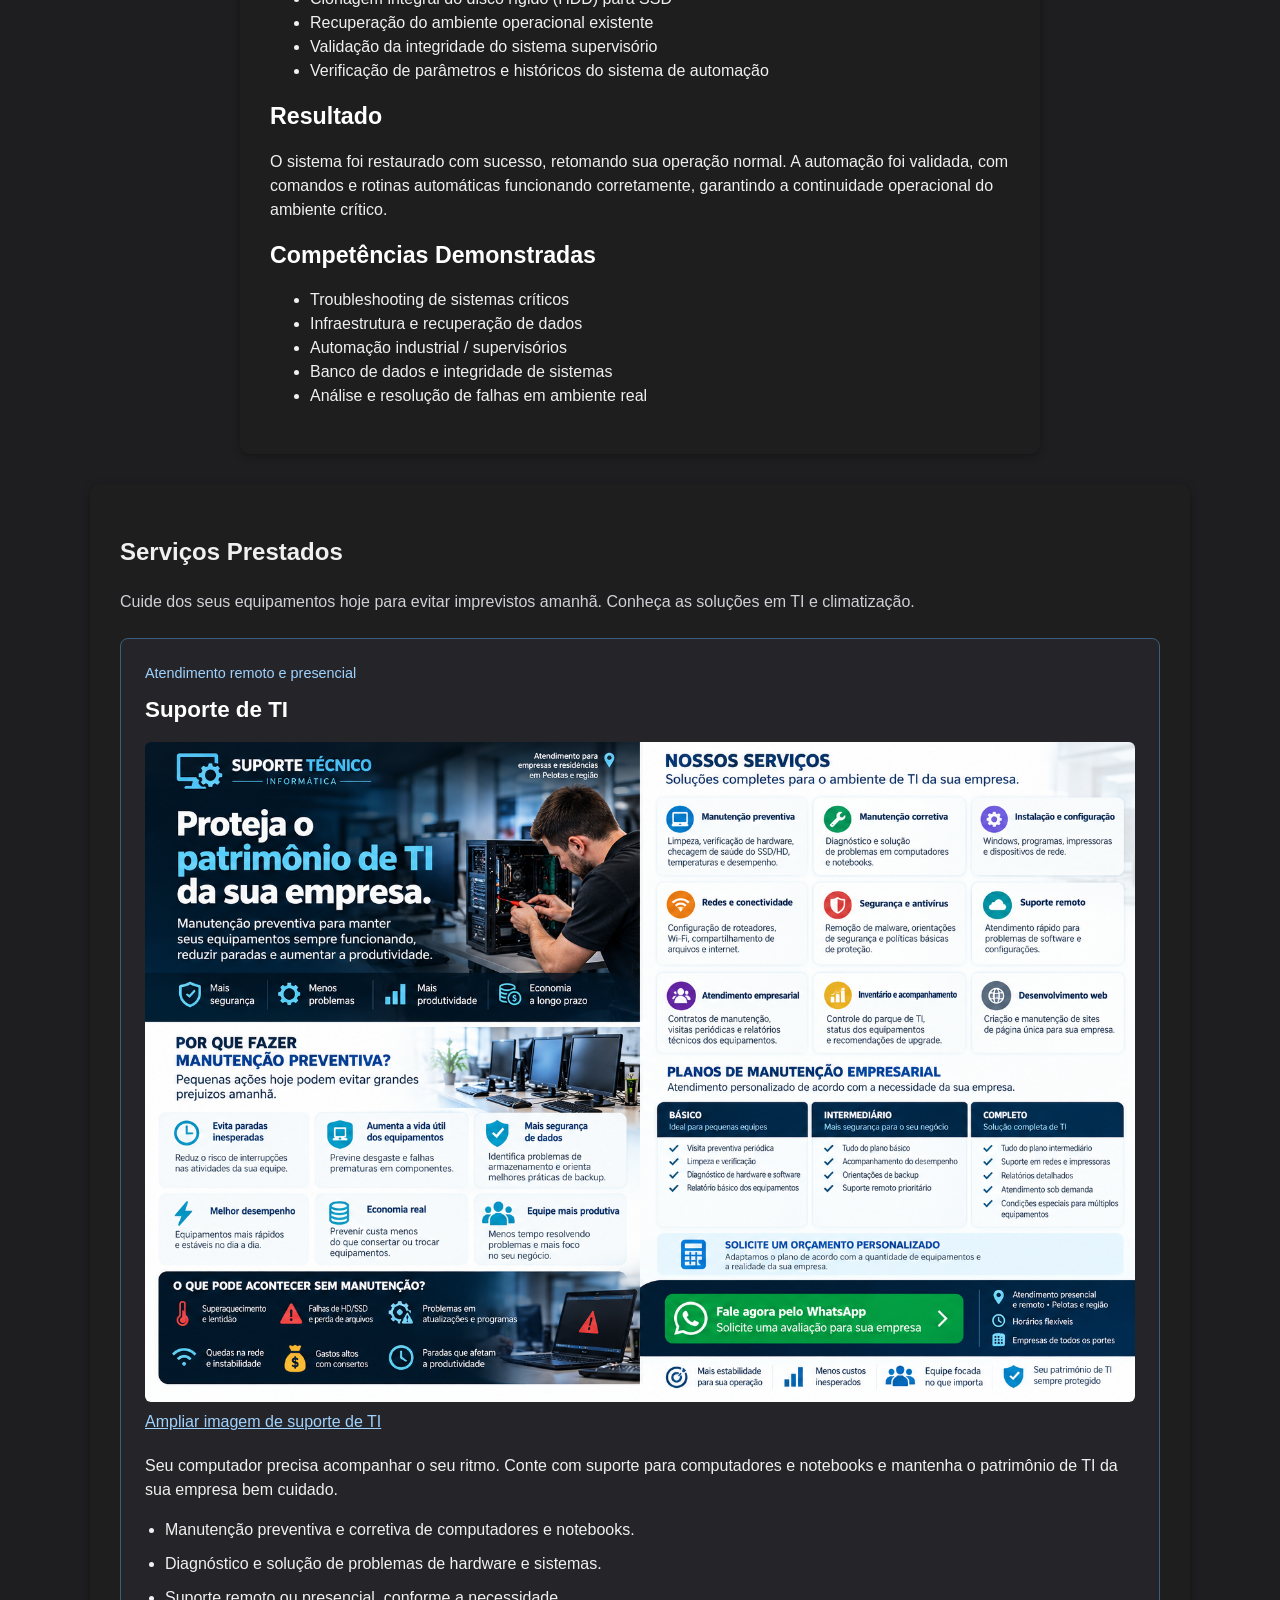
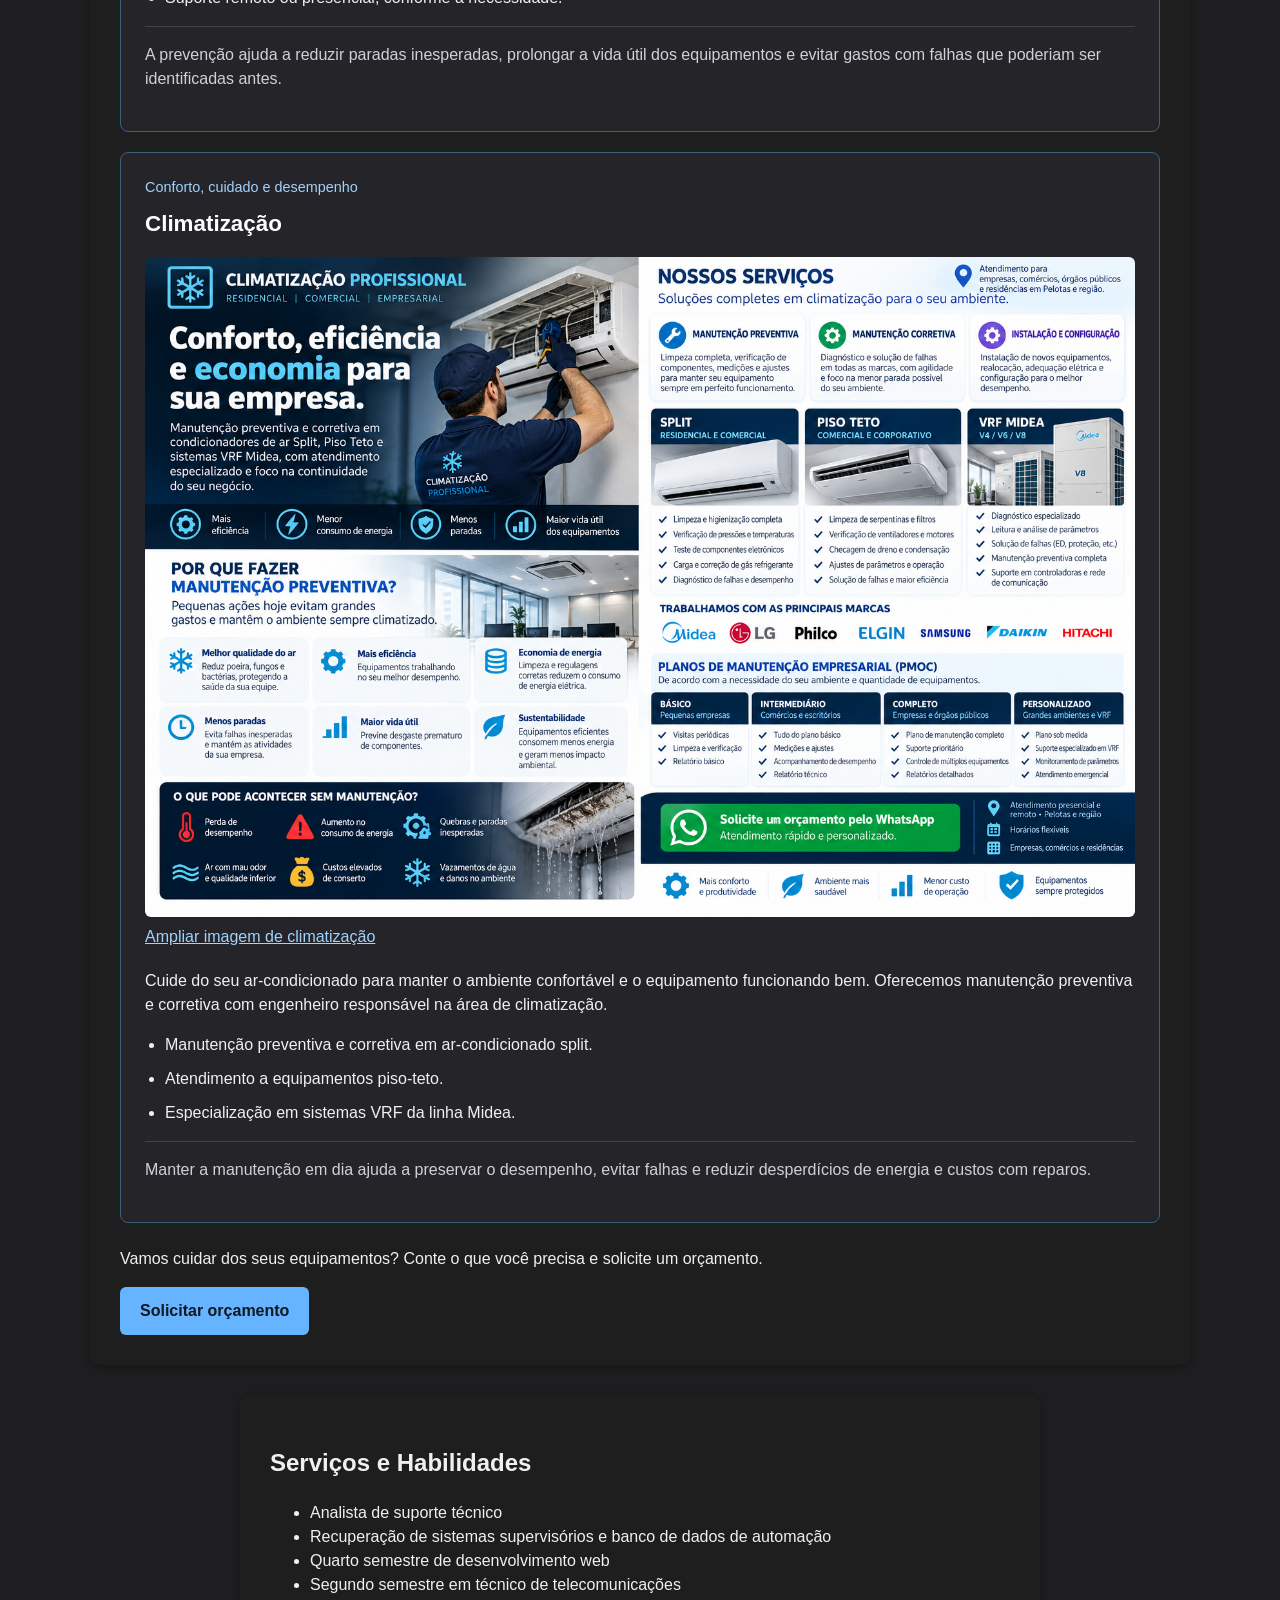
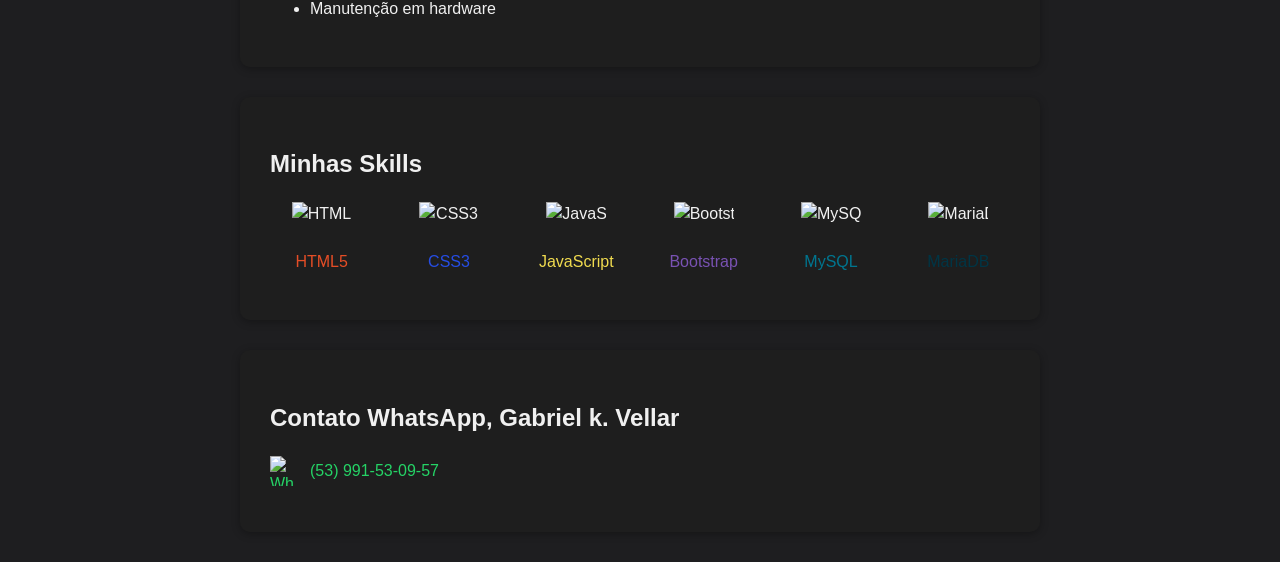
==== commit 1a36852a: "Adiciona serviços de TI e climatização com artes" ====
--- a/index.html
+++ b/index.html
@@ -17,6 +17,7 @@
         <ul class="menu">
             <li><a href="#home">Início</a></li>
             <li><a href="#projeto-automacao">Projeto</a></li>
+            <li><a href="#servicos-prestados">Serviços Prestados</a></li>
             <li><a href="Formulario.html">Formulário para contato</a></li>
         </ul>
     </nav>
@@ -89,6 +90,47 @@
         </ul>
     </section>
 
+    <section id="servicos-prestados" aria-labelledby="titulo-servicos-prestados">
+        <h2 id="titulo-servicos-prestados">Serviços Prestados</h2>
+        <p class="servicos-intro">Cuide dos seus equipamentos hoje para evitar imprevistos amanhã. Conheça as soluções em TI e climatização.</p>
+        <div class="servicos-grid">
+            <article class="servico-card" aria-labelledby="titulo-suporte-ti">
+                <p class="servico-destaque">Atendimento remoto e presencial</p>
+                <h3 id="titulo-suporte-ti">Suporte de TI</h3>
+                <a class="servico-arte-link" href="assets/servicos/suporte-ti.png" target="_blank" rel="noopener" aria-label="Ampliar arte de suporte de TI (abre em nova aba)">
+                    <img class="servico-arte" src="assets/servicos/suporte-ti.png" alt="Suporte técnico de informática: manutenção preventiva e corretiva, redes, segurança, suporte remoto e planos empresariais em Pelotas e região." width="1536" height="1024" loading="lazy" decoding="async">
+                    <span>Ampliar imagem de suporte de TI</span>
+                </a>
+                <p>Seu computador precisa acompanhar o seu ritmo. Conte com suporte para computadores e notebooks e mantenha o patrimônio de TI da sua empresa bem cuidado.</p>
+                <ul>
+                    <li>Manutenção preventiva e corretiva de computadores e notebooks.</li>
+                    <li>Diagnóstico e solução de problemas de hardware e sistemas.</li>
+                    <li>Suporte remoto ou presencial, conforme a necessidade.</li>
+                </ul>
+                <p class="servico-beneficio">A prevenção ajuda a reduzir paradas inesperadas, prolongar a vida útil dos equipamentos e evitar gastos com falhas que poderiam ser identificadas antes.</p>
+            </article>
+            <article class="servico-card" aria-labelledby="titulo-climatizacao">
+                <p class="servico-destaque">Conforto, cuidado e desempenho</p>
+                <h3 id="titulo-climatizacao">Climatização</h3>
+                <a class="servico-arte-link" href="assets/servicos/climatizacao.png" target="_blank" rel="noopener" aria-label="Ampliar arte de climatização (abre em nova aba)">
+                    <img class="servico-arte" src="assets/servicos/climatizacao.png" alt="Climatização profissional: manutenção preventiva e corretiva de split, piso-teto e VRF Midea, com planos de manutenção para Pelotas e região." width="1536" height="1024" loading="lazy" decoding="async">
+                    <span>Ampliar imagem de climatização</span>
+                </a>
+                <p>Cuide do seu ar-condicionado para manter o ambiente confortável e o equipamento funcionando bem. Oferecemos manutenção preventiva e corretiva com engenheiro responsável na área de climatização.</p>
+                <ul>
+                    <li>Manutenção preventiva e corretiva em ar-condicionado split.</li>
+                    <li>Atendimento a equipamentos piso-teto.</li>
+                    <li>Especialização em sistemas VRF da linha Midea.</li>
+                </ul>
+                <p class="servico-beneficio">Manter a manutenção em dia ajuda a preservar o desempenho, evitar falhas e reduzir desperdícios de energia e custos com reparos.</p>
+            </article>
+        </div>
+        <div class="servicos-contato">
+            <p>Vamos cuidar dos seus equipamentos? Conte o que você precisa e solicite um orçamento.</p>
+            <a class="servicos-botao" href="#contato">Solicitar orçamento</a>
+        </div>
+    </section>
+
     <section id="servicos">
         <h2>Serviços e Habilidades</h2>
         <ul>
--- a/script.css
+++ b/script.css
@@ -4,6 +4,118 @@
 
 html {
     scroll-behavior: smooth;
+}
+
+section[id] {
+    scroll-margin-top: 80px;
+}
+
+#servicos-prestados:hover {
+    transform: none;
+}
+
+#servicos-prestados {
+    width: min(1100px, calc(100% - 32px));
+}
+
+.servicos-intro {
+    color: #d0d0d8;
+}
+
+.servicos-grid {
+    display: grid;
+    grid-template-columns: 1fr;
+    gap: 20px;
+    margin-top: 24px;
+}
+
+.servico-card {
+    min-width: 0;
+    padding: 24px;
+    background-color: #252529;
+    border: 1px solid #3a5f7d;
+    border-radius: 8px;
+    overflow-wrap: anywhere;
+}
+
+.servico-card h3 {
+    margin: 8px 0 16px;
+    color: #fff;
+    font-size: 1.4rem;
+}
+
+.servico-destaque {
+    color: #9fd3ff;
+    font-size: 0.9rem;
+    margin: 0;
+}
+
+.servico-card ul {
+    padding-left: 20px;
+}
+
+.servico-card li + li {
+    margin-top: 10px;
+}
+
+.servico-beneficio {
+    border-top: 1px solid #444;
+    padding-top: 16px;
+    color: #d0d0d8;
+}
+
+.servico-arte {
+    display: block;
+    width: 100%;
+    height: auto;
+    border-radius: 6px;
+    margin-bottom: 8px;
+}
+
+.servico-arte-link {
+    display: block;
+    color: #9fd3ff;
+    margin-bottom: 20px;
+}
+
+.servico-arte-link:focus-visible {
+    outline: 3px solid #fff;
+    outline-offset: 4px;
+}
+
+.servicos-contato {
+    margin-top: 24px;
+}
+
+.servicos-botao {
+    display: inline-block;
+    padding: 12px 20px;
+    background: #66b3ff;
+    color: #101820;
+    font-weight: 700;
+    text-decoration: none;
+    border-radius: 6px;
+}
+
+.servicos-botao:hover {
+    background: #9fd3ff;
+}
+
+.servicos-botao:focus-visible,
+.menu a:focus-visible {
+    outline: 3px solid #fff;
+    outline-offset: -3px;
+}
+
+@media (max-width: 700px) {
+    section[id] { scroll-margin-top: 210px; }
+    .servicos-grid { grid-template-columns: 1fr; }
+    .servico-card { padding: 20px; }
+}
+
+@media (prefers-reduced-motion: reduce) {
+    html { scroll-behavior: auto; }
+    #servicos-prestados { animation: none; opacity: 1; }
 }
 
 body {
